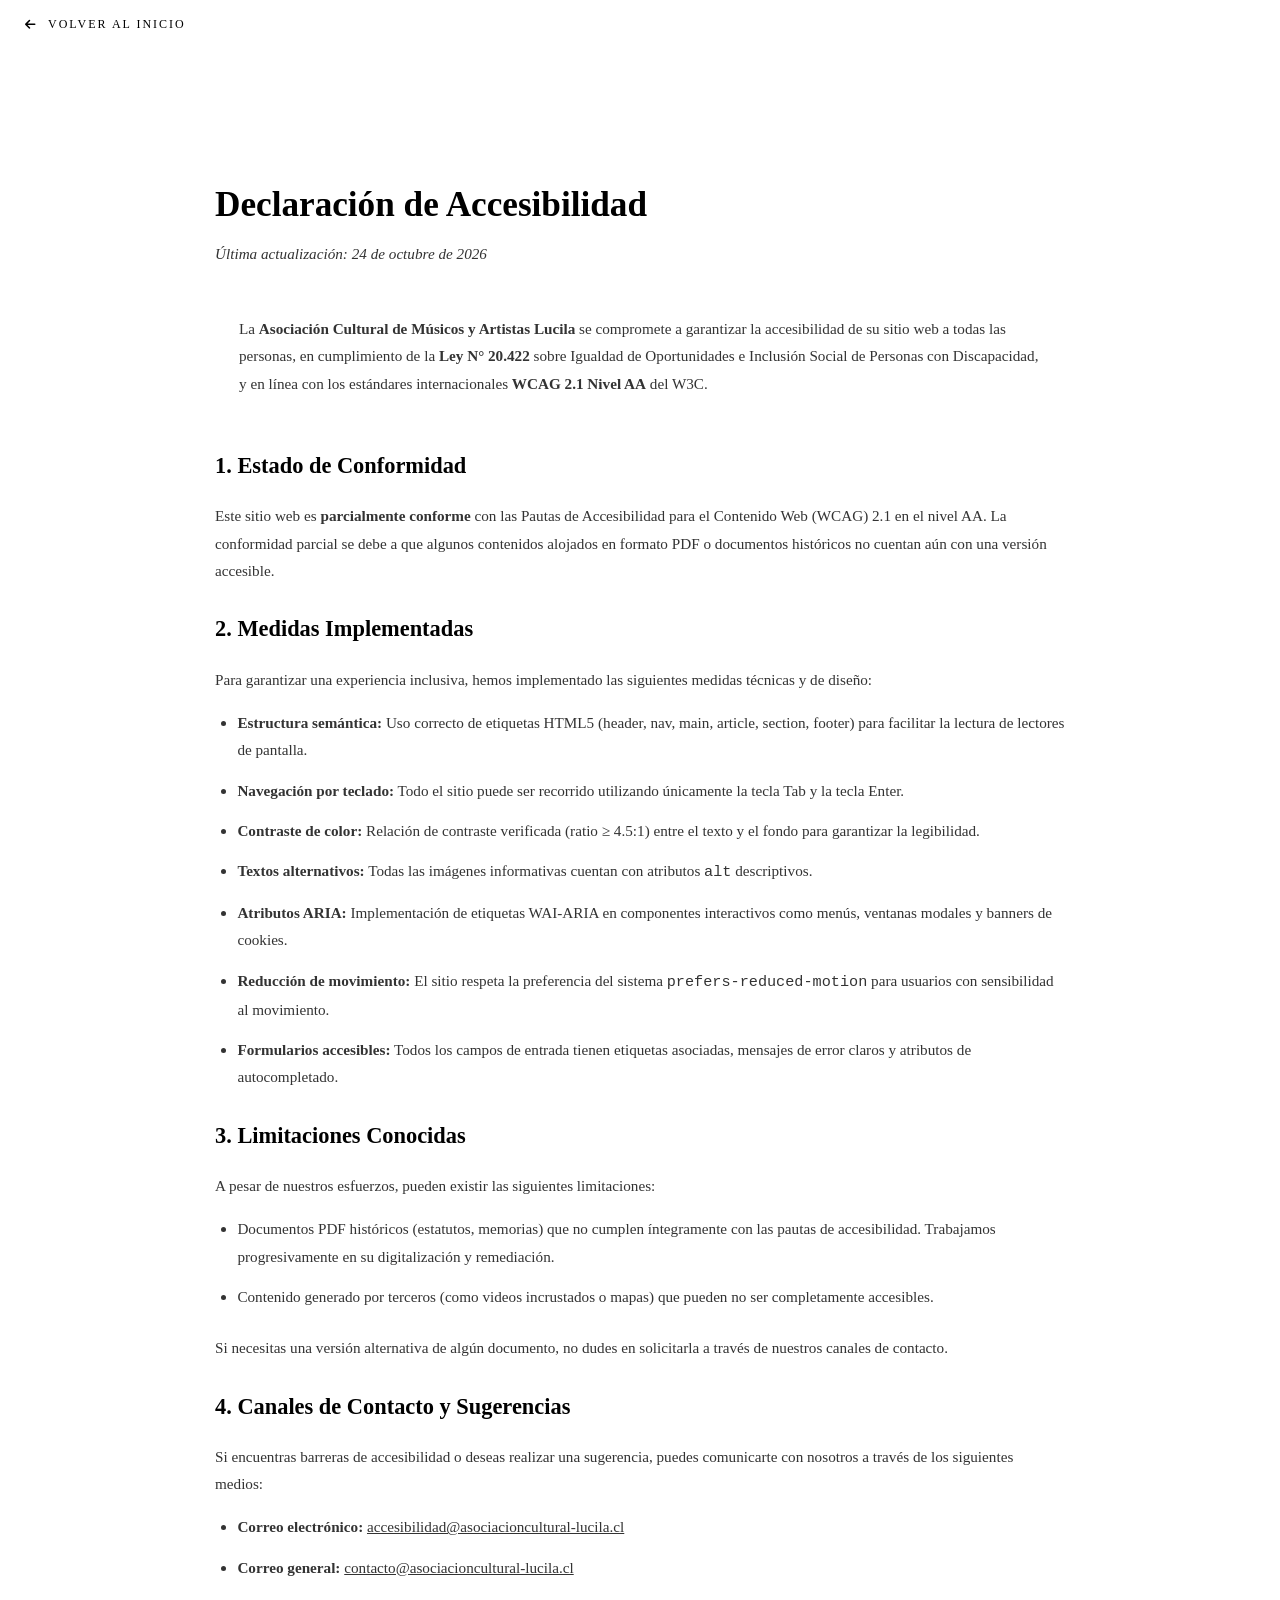
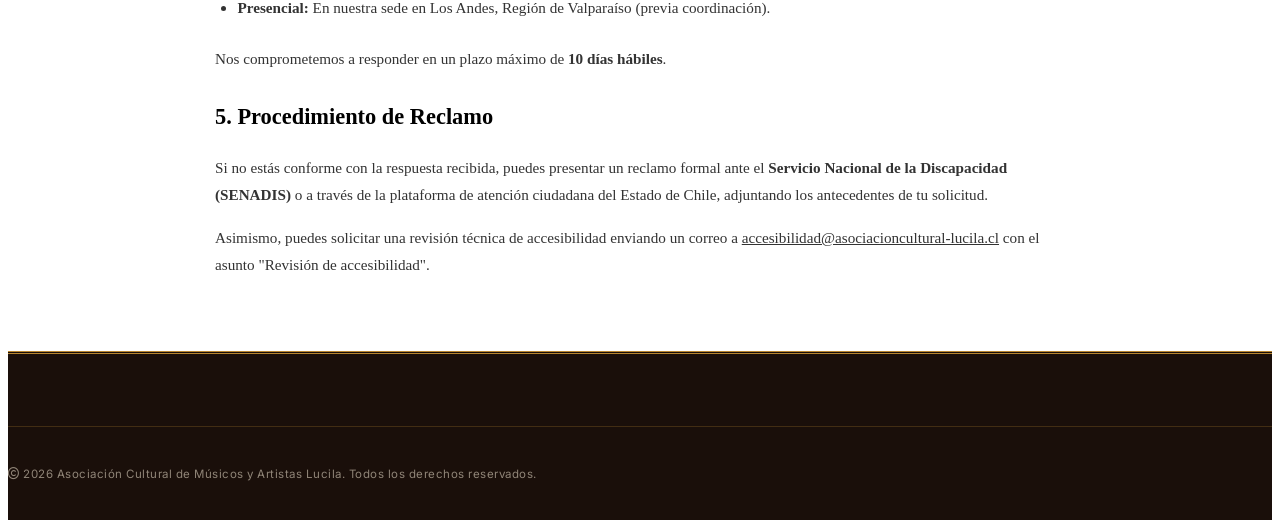
==== pages/accesibilidad.html @ e952095d "Fix: actualizaciones generales del sitio Lucila" ====
<!DOCTYPE html>
<html lang="es-CL">
<head>
  <meta charset="UTF-8" />
  <meta name="viewport" content="width=device-width, initial-scale=1.0" />
  <title>Declaración de Accesibilidad · Asociación Cultural de Músicos y Artístas Lucila</title>
  <meta name="description" content="Declaración de accesibilidad digital de la Asociación Cultural de Músicos y Artistas Lucila, conforme a los estándares WCAG 2.1 nivel AA." />
  <link rel="canonical" href="https://asociacioncultural-lucila.cl/pages/accesibilidad.html" />
  <link rel="icon" type="image/svg+xml" href="../assets/img/favicon.svg" />
  <link rel="stylesheet" href="https://fonts.googleapis.com/css2?family=Inter:wght@400;500;600;700&display=swap" />
  <link rel="stylesheet" href="https://cdnjs.cloudflare.com/ajax/libs/font-awesome/6.5.0/css/all.min.css" crossorigin="anonymous" referrerpolicy="no-referrer" />
  <link rel="stylesheet" href="../assets/css/main.css" />
  <link rel="stylesheet" href="../assets/css/components.css" />
  <link rel="stylesheet" href="../assets/css/responsive.css" />
  <style>
    .legal-page { padding: 120px 0 60px; }
    .legal-page h1 { font-size: 2.2rem; margin-bottom: 0.6rem; color: var(--ink); }
    .legal-page h2 { font-size: 1.4rem; margin: 2rem 0 0.8rem; color: var(--red); border-bottom: 1px solid var(--border); padding-bottom: 0.5rem; }
    .legal-page p, .legal-page li { font-size: 0.95rem; line-height: 1.8; color: #333; margin-bottom: 0.8rem; }
    .legal-page ul { list-style: disc; padding-left: 1.4rem; margin-bottom: 1.5rem; }
    .legal-page a { color: var(--red); text-decoration: underline; font-weight: 500; }
    .legal-meta { font-size: 0.85rem; color: #666; margin-bottom: 2rem; font-style: italic; }
    .legal-highlight { background: var(--paper); padding: 1.5rem; border-left: 4px solid var(--red); margin: 1.5rem 0; border-radius: 4px; }
    
    /* Estilos para el botón de volver (Extraídos del diseño de tu imagen) */
    .btn-back-custom {
      font-family: var(--font-sans);
      font-size: 0.75rem;
      text-transform: uppercase;
      letter-spacing: 2px;
      color: var(--red);
      text-decoration: none;
      display: flex;
      align-items: center;
      gap: 10px;
      transition: all 0.3s ease;
      padding: 8px 16px;
      border: 1px solid transparent;
      border-radius: 4px;
    }
    .btn-back-custom:hover {
      background-color: var(--red);
      color: var(--paper);
      gap: 15px;
    }
    
    /* Ajuste para que el logo quede a la derecha si es necesario */
    .navbar__inner {
      display: flex;
      justify-content: space-between;
      align-items: center;
    }
  </style>
</head>
<body>
  <!-- NAVBAR (Con botón de volver a la izquierda) -->
  <header class="navbar" id="navbar">
    <div class="navbar__inner container">
      
      <!-- Botón de volver al inicio (A la izquierda) -->
      <a href="../index.html" class="btn-back-custom"><i class="fas fa-arrow-left"></i> Volver al inicio</a>
      
      <!-- Logo (A la derecha) -->
      <a href="../index.html" class="navbar__logo" aria-label="Asociación Cultural de Músicos y Artistas Lucila — Inicio">
        <img
          src="../assets/img/logo-lucila-r.svg"
          alt="Asociación Cultural de Músicos y Artistas Lucila"
          onerror="this.style.display='none'; this.nextElementSibling.style.display='flex';"
        />
      </a>
      
    </div>
  </header>

  <main class="legal-page">
    <div class="container" style="max-width: 850px; margin: 0 auto;">
      
      <h1>Declaración de Accesibilidad</h1>
      <p class="legal-meta">Última actualización: 24 de octubre de 2026</p>

      <div class="legal-highlight">
        <p style="margin: 0;">La <strong>Asociación Cultural de Músicos y Artistas Lucila</strong> se compromete a garantizar la accesibilidad de su sitio web a todas las personas, en cumplimiento de la <strong>Ley N° 20.422</strong> sobre Igualdad de Oportunidades e Inclusión Social de Personas con Discapacidad, y en línea con los estándares internacionales <strong>WCAG 2.1 Nivel AA</strong> del W3C.</p>
      </div>

      <h2>1. Estado de Conformidad</h2>
      <p>Este sitio web es <strong>parcialmente conforme</strong> con las Pautas de Accesibilidad para el Contenido Web (WCAG) 2.1 en el nivel AA. La conformidad parcial se debe a que algunos contenidos alojados en formato PDF o documentos históricos no cuentan aún con una versión accesible.</p>

      <h2>2. Medidas Implementadas</h2>
      <p>Para garantizar una experiencia inclusiva, hemos implementado las siguientes medidas técnicas y de diseño:</p>
      <ul>
        <li><strong>Estructura semántica:</strong> Uso correcto de etiquetas HTML5 (header, nav, main, article, section, footer) para facilitar la lectura de lectores de pantalla.</li>
        <li><strong>Navegación por teclado:</strong> Todo el sitio puede ser recorrido utilizando únicamente la tecla Tab y la tecla Enter.</li>
        <li><strong>Contraste de color:</strong> Relación de contraste verificada (ratio ≥ 4.5:1) entre el texto y el fondo para garantizar la legibilidad.</li>
        <li><strong>Textos alternativos:</strong> Todas las imágenes informativas cuentan con atributos <code>alt</code> descriptivos.</li>
        <li><strong>Atributos ARIA:</strong> Implementación de etiquetas WAI-ARIA en componentes interactivos como menús, ventanas modales y banners de cookies.</li>
        <li><strong>Reducción de movimiento:</strong> El sitio respeta la preferencia del sistema <code>prefers-reduced-motion</code> para usuarios con sensibilidad al movimiento.</li>
        <li><strong>Formularios accesibles:</strong> Todos los campos de entrada tienen etiquetas asociadas, mensajes de error claros y atributos de autocompletado.</li>
      </ul>

      <h2>3. Limitaciones Conocidas</h2>
      <p>A pesar de nuestros esfuerzos, pueden existir las siguientes limitaciones:</p>
      <ul>
        <li>Documentos PDF históricos (estatutos, memorias) que no cumplen íntegramente con las pautas de accesibilidad. Trabajamos progresivamente en su digitalización y remediación.</li>
        <li>Contenido generado por terceros (como videos incrustados o mapas) que pueden no ser completamente accesibles.</li>
      </ul>
      <p>Si necesitas una versión alternativa de algún documento, no dudes en solicitarla a través de nuestros canales de contacto.</p>

      <h2>4. Canales de Contacto y Sugerencias</h2>
      <p>Si encuentras barreras de accesibilidad o deseas realizar una sugerencia, puedes comunicarte con nosotros a través de los siguientes medios:</p>
      <ul>
        <li><strong>Correo electrónico:</strong> <a href="mailto:accesibilidad@asociacioncultural-lucila.cl">accesibilidad@asociacioncultural-lucila.cl</a></li>
        <li><strong>Correo general:</strong> <a href="mailto:contacto@asociacioncultural-lucila.cl">contacto@asociacioncultural-lucila.cl</a></li>
        <li><strong>Presencial:</strong> En nuestra sede en Los Andes, Región de Valparaíso (previa coordinación).</li>
      </ul>
      <p>Nos comprometemos a responder en un plazo máximo de <strong>10 días hábiles</strong>.</p>

      <h2>5. Procedimiento de Reclamo</h2>
      <p>Si no estás conforme con la respuesta recibida, puedes presentar un reclamo formal ante el <strong>Servicio Nacional de la Discapacidad (SENADIS)</strong> o a través de la plataforma de atención ciudadana del Estado de Chile, adjuntando los antecedentes de tu solicitud.</p>
      <p>Asimismo, puedes solicitar una revisión técnica de accesibilidad enviando un correo a <a href="mailto:accesibilidad@asociacioncultural-lucila.cl">accesibilidad@asociacioncultural-lucila.cl</a> con el asunto "Revisión de accesibilidad".</p>

    </div>
  </main>

  <footer class="footer">
    <div class="container">
      <div class="footer-bottom">
        <p><i class="far fa-copyright"></i> 2026 Asociación Cultural de Músicos y Artistas Lucila. Todos los derechos reservados.</p>
      </div>
    </div>
  </footer>
  
  <script src="../assets/js/cookies.js" defer></script>
  <script src="../assets/js/main.js" defer></script>
</body>
</html>
---- assets/css/components.css ----
/* ==========================================================================
   COMPONENTES — Corporación Cultural Lucila
   v4.0 · Modal centrado con transform (funciona PC + móvil)
   ========================================================================== */

/* ============================ PROYECTOS ============================ */
.projects-grid {
  display: grid;
  grid-template-columns: repeat(3, 1fr);
  gap: 28px;
}

.project-card {
  background: var(--papel-claro, #F7EFDD);
  border: 1px solid var(--sepia-linea, #B9A181);
  padding: 48px 28px 32px;
  position: relative;
  transition: var(--trans, 0.3s ease);
  box-shadow: var(--sombra-papel, 0 2px 6px rgba(43,30,20,0.08));
  display: flex;
  flex-direction: column;
  overflow: hidden;
  min-height: 100%;
}

.project-card:hover {
  transform: translateY(-4px);
  box-shadow: var(--sombra-card, 0 4px 16px rgba(43,30,20,0.1));
  border-color: var(--rojo-oxido, #7A2E1E);
}

.project-card__ribbon {
  position: absolute;
  top: 20px;
  left: 28px;
  font-family: var(--serif-display, 'Playfair Display', serif);
  font-size: 0.75rem;
  font-weight: 700;
  color: var(--mostaza, #B8862F);
  letter-spacing: 1px;
  line-height: 1;
}

.project-card__ribbon::before { content: "—"; margin-right: 8px; opacity: 0.6; }
.project-card__ribbon::after  { content: "—"; margin-left: 8px;  opacity: 0.6; }

.project-card__body {
  display: flex;
  flex-direction: column;
  gap: 12px;
  flex: 1;
}

.project-badge {
  align-self: flex-start;
  font-family: var(--sans, 'Inter', sans-serif);
  font-size: 0.58rem;
  font-weight: 600;
  text-transform: uppercase;
  letter-spacing: 2px;
  color: var(--rojo-oxido, #7A2E1E);
  padding: 4px 10px;
  border: 1px solid var(--rojo-oxido, #7A2E1E);
  background: rgba(122, 46, 30, 0.05);
}

.project-card h3 {
  font-family: var(--serif-display, 'Playfair Display', serif);
  font-size: 1.35rem;
  font-weight: 700;
  color: var(--tinta, #2B1E14);
  margin: 0;
  line-height: 1.2;
}

.project-card p {
  font-family: var(--serif-body, 'Cormorant Garamond', serif);
  font-size: 0.95rem;
  color: var(--tinta-suave, #5A4632);
  line-height: 1.55;
  flex: 1;
  margin: 0;
}

.project-card .link-arrow {
  align-self: flex-start;
  margin-top: 12px;
  display: inline-flex;
  align-items: center;
  gap: 6px;
  font-family: var(--sans, 'Inter', sans-serif);
  font-size: 0.68rem;
  font-weight: 600;
  letter-spacing: 2px;
  text-transform: uppercase;
  color: var(--rojo-oxido, #7A2E1E);
  transition: var(--trans);
  border-bottom: 1px solid transparent;
  padding-bottom: 2px;
}

.project-card .link-arrow i { font-size: 0.6rem; transition: var(--trans); }
.project-card .link-arrow:hover { border-bottom-color: var(--rojo-oxido, #7A2E1E); }
.project-card .link-arrow:hover i { transform: translateX(4px); }

/* ============================ EVENTOS ============================ */
.events-grid {
  display: grid;
  grid-template-columns: repeat(3, 1fr);
  gap: 24px;
}

.event-card {
  overflow: hidden;
  border: 1px solid rgba(122, 46, 30, 0.12);
  background: var(--papel-claro, #F7EFDD);
  min-height: 200px;
  box-shadow: var(--sombra-papel, 0 2px 6px rgba(43,30,20,0.08));
  transition: var(--trans, 0.3s ease);
  position: relative;
}

.event-card:hover {
  box-shadow: var(--sombra-card, 0 4px 16px rgba(43,30,20,0.1));
  border-color: var(--rojo-oxido, #7A2E1E);
}

.event-card img {
  width: 100%;
  height: 100%;
  object-fit: cover;
  transition: var(--trans);
  filter: grayscale(0.1);
}

.event-card:hover img {
  filter: grayscale(0);
  transform: scale(1.02);
}

.event-card__caption {
  position: absolute;
  bottom: 0; left: 0; right: 0;
  padding: 14px 16px;
  background: linear-gradient(to top, rgba(43, 30, 20, 0.85), transparent);
  display: flex;
  justify-content: space-between;
  align-items: center;
  color: var(--papel-claro, #F7EFDD);
  font-family: var(--sans, 'Inter', sans-serif);
  font-size: 0.68rem;
  letter-spacing: 1.5px;
  text-transform: uppercase;
}

.event-card__date { color: var(--mostaza, #B8862F); font-weight: 700; }
.event-card__title { font-weight: 500; }

/* ============================ ICON GRID ============================ */
.icon-grid {
  display: grid;
  grid-template-columns: repeat(4, 1fr);
  gap: 20px;
}

.icon-card {
  background: var(--papel-claro, #F7EFDD);
  border: 1px solid var(--sepia-linea, #B9A181);
  padding: 28px 20px;
  text-align: center;
  transition: var(--trans);
  box-shadow: var(--sombra-papel);
  display: flex;
  flex-direction: column;
  align-items: center;
}

.icon-card:hover {
  border-color: var(--rojo-oxido, #7A2E1E);
  transform: translateY(-4px);
  box-shadow: var(--sombra-card);
}

.icon-card__circle {
  width: 60px;
  height: 60px;
  border-radius: 50%;
  background: rgba(122, 46, 30, 0.06);
  display: flex;
  align-items: center;
  justify-content: center;
  margin-bottom: 12px;
}

.icon-card__circle i {
  font-size: 1.6rem;
  color: var(--rojo-oxido, #7A2E1E);
  opacity: 0.75;
}

.icon-card__badge {
  font-size: 0.55rem;
  font-weight: 600;
  text-transform: uppercase;
  letter-spacing: 0.6px;
  background: rgba(122, 46, 30, 0.08);
  color: var(--rojo-oxido, #7A2E1E);
  padding: 2px 10px;
  margin-bottom: 8px;
  display: inline-block;
}

.icon-card h3 {
  font-size: 1.05rem;
  margin-bottom: 4px;
  font-weight: 600;
}

.icon-card p {
  font-size: 0.78rem;
  margin-bottom: 12px;
  line-height: 1.4;
}

.icon-card__link {
  font-weight: 600;
  color: var(--rojo-oxido, #7A2E1E);
  font-size: 0.72rem;
  display: inline-flex;
  align-items: center;
  gap: 4px;
  transition: var(--trans);
}

.icon-card__link i { font-size: 0.6rem; transition: var(--trans); }
.icon-card__link:hover { color: var(--rojo-fuego, #A8352A); }
.icon-card__link:hover i { transform: translateX(3px); }

/* ============================ UPLOAD ============================ */
.upload-section {
  background: var(--papel-claro, #F7EFDD);
  border: 1px solid var(--sepia-linea, #B9A181);
  padding: 36px 32px;
  text-align: center;
  margin-top: 56px;
  box-shadow: var(--sombra-papel);
}

.upload-section h3 {
  font-weight: 600;
  font-size: 1.1rem;
  font-family: var(--serif-display, 'Playfair Display', serif);
  font-style: italic;
  color: var(--rojo-oxido, #7A2E1E);
  margin-bottom: 8px;
}

.upload-section h3 i { margin-right: 8px; opacity: 0.75; }
.upload-section p { margin: 6px 0 16px; font-size: 0.85rem; }

.upload-form {
  display: flex;
  justify-content: center;
  gap: 12px;
  flex-wrap: wrap;
}

.upload-form input[type="file"] {
  padding: 10px 14px;
  border: 1px solid var(--sepia-linea, #B9A181);
  background: var(--papel, #F0E6D2);
  font-family: inherit;
  font-size: 0.82rem;
  color: var(--tinta, #2B1E14);
  max-width: 100%;
}

/* ============================ ARTISTAS ============================ */
.artists-grid {
  display: grid;
  grid-template-columns: repeat(3, 1fr);
  gap: 28px;
}

.artist-card {
  background: var(--papel-claro, #F7EFDD);
  border: 1px solid var(--sepia-linea, #B9A181);
  padding: 48px 24px 32px;
  position: relative;
  text-align: center;
  transition: var(--trans);
  box-shadow: var(--sombra-papel);
  display: flex;
  flex-direction: column;
  align-items: center;
  min-height: 100%;
}

.artist-card:hover {
  transform: translateY(-4px);
  box-shadow: var(--sombra-card);
  border-color: var(--rojo-oxido, #7A2E1E);
}

.artist-card__frame,
.artist-card .artist-icon {
  width: 88px;
  height: 88px;
  border-radius: 50%;
  margin: 0 auto 16px;
  border: 1px solid var(--rojo-oxido, #7A2E1E);
  display: flex;
  align-items: center;
  justify-content: center;
  background: var(--papel, #F0E6D2);
  overflow: hidden;
  flex-shrink: 0;
}

.artist-card__frame i,
.artist-card .artist-icon i {
  font-size: 2rem;
  color: var(--rojo-oxido, #7A2E1E);
  opacity: 0.55;
}

.artist-avatar {
  width: 100%;
  height: 100%;
  border-radius: 50%;
  object-fit: cover;
}

.artist-card h3 {
  font-family: var(--serif-display, 'Playfair Display', serif);
  font-weight: 700;
  font-size: 1.2rem;
  margin-bottom: 4px;
  color: var(--tinta, #2B1E14);
}

.artist-card p {
  font-family: var(--serif-body, 'Cormorant Garamond', serif);
  font-size: 0.9rem;
  font-style: italic;
  color: var(--tinta-suave, #5A4632);
  margin-bottom: 16px;
  flex: 1;
}

.artist-card .link-arrow {
  display: inline-flex;
  align-items: center;
  gap: 6px;
  font-family: var(--sans, 'Inter', sans-serif);
  font-size: 0.68rem;
  font-weight: 600;
  letter-spacing: 2px;
  text-transform: uppercase;
  color: var(--rojo-oxido, #7A2E1E);
  transition: var(--trans);
  border-bottom: 1px solid transparent;
  padding-bottom: 2px;
  margin-top: auto;
}

.artist-card .link-arrow i { font-size: 0.6rem; transition: var(--trans); }
.artist-card .link-arrow:hover { border-bottom-color: var(--rojo-oxido, #7A2E1E); }
.artist-card .link-arrow:hover i { transform: translateX(4px); }

.artist-card--open {
  border-style: dashed;
  background: transparent;
}

.social-links {
  display: flex;
  justify-content: center;
  gap: 8px;
  margin-top: auto;
}

.social-links a {
  width: 34px;
  height: 34px;
  display: flex;
  align-items: center;
  justify-content: center;
  color: var(--tinta, #2B1E14);
  font-size: 0.85rem;
  border: 1px solid var(--sepia-linea, #B9A181);
  transition: var(--trans);
}

.social-links a:hover {
  background: var(--rojo-oxido, #7A2E1E);
  color: var(--papel-claro, #F7EFDD);
  border-color: var(--rojo-oxido, #7A2E1E);
}

/* ============================ DIRECTORIO ============================ */
.board-grid {
  display: grid;
  grid-template-columns: repeat(4, 1fr);
  gap: 24px;
}

.board-card {
  background: var(--papel-claro, #F7EFDD);
  border: 1px solid var(--sepia-linea, #B9A181);
  padding: 36px 20px 28px;
  text-align: center;
  transition: var(--trans);
  box-shadow: var(--sombra-papel);
  position: relative;
}

.board-card:hover {
  border-color: var(--rojo-oxido, #7A2E1E);
  transform: translateY(-3px);
  box-shadow: var(--sombra-card);
}

.board-card__num {
  position: absolute;
  top: -14px;
  left: 50%;
  transform: translateX(-50%);
  background: var(--papel, #F0E6D2);
  color: var(--mostaza, #B8862F);
  font-family: var(--serif-display, 'Playfair Display', serif);
  font-style: italic;
  font-weight: 700;
  font-size: 1.05rem;
  padding: 0 12px;
  letter-spacing: 2px;
  line-height: 1.4;
}

.board-card h3 {
  font-family: var(--serif-display, 'Playfair Display', serif);
  font-weight: 700;
  font-size: 1.15rem;
  margin-bottom: 6px;
}

.board-card__role {
  display: block;
  font-size: 0.68rem;
  color: var(--rojo-oxido, #7A2E1E);
  font-weight: 600;
  text-transform: uppercase;
  letter-spacing: 1.5px;
  margin-bottom: 12px;
}

.board-card p {
  font-size: 0.82rem;
  font-style: italic;
  color: var(--tinta-suave, #5A4632);
  line-height: 1.55;
}

/* ============================ CONTACTO ============================ */
.contact-grid {
  display: grid;
  grid-template-columns: 1fr 1fr;
  gap: 48px;
}

.contact-info h2 {
  font-size: 2rem;
  margin-bottom: 0.8rem;
}

.contact-info > p {
  font-family: var(--serif-body, 'Cormorant Garamond', serif);
  font-size: 1.05rem;
  font-style: italic;
  color: rgba(240, 230, 210, 0.85);
  margin-bottom: 1.8rem;
}

.contact-details { display: grid; gap: 20px; }

.contact-details li {
  display: flex;
  gap: 14px;
  align-items: flex-start;
}

.contact-details li > i {
  width: 22px;
  text-align: center;
  color: var(--mostaza, #B8862F);
  font-size: 0.95rem;
  margin-top: 2px;
  flex-shrink: 0;
}

.contact-details strong {
  display: block;
  font-family: var(--sans, 'Inter', sans-serif);
  font-size: 0.68rem;
  font-weight: 600;
  letter-spacing: 2px;
  text-transform: uppercase;
  color: var(--mostaza, #B8862F);
  margin-bottom: 4px;
}

.contact-details span {
  color: var(--papel-claro, #F7EFDD);
  font-size: 0.95rem;
  display: block;
  line-height: 1.55;
}

.contact-legal {
  margin-top: 8px;
  font-size: 0.82rem !important;
  color: rgba(240, 230, 210, 0.7) !important;
  font-style: italic;
  line-height: 1.55;
}

/* ============================ FORMULARIO ============================ */
.form-container {
  background: var(--papel-claro, #F7EFDD);
  border: 1px solid var(--sepia-linea, #B9A181);
  padding: 36px 32px;
  box-shadow: var(--sombra-card);
  position: relative;
}

.form-group { margin-bottom: 18px; }

.form-group label {
  display: block;
  font-family: var(--sans, 'Inter', sans-serif);
  font-size: 0.66rem;
  font-weight: 600;
  letter-spacing: 2px;
  text-transform: uppercase;
  color: var(--tinta, #2B1E14);
  margin-bottom: 6px;
}

.form-group input,
.form-group textarea,
.form-group select {
  width: 100%;
  padding: 11px 14px;
  border: 1px solid var(--sepia-linea, #B9A181);
  background: var(--papel, #F0E6D2);
  color: var(--tinta, #2B1E14);
  font-family: var(--serif-body, 'Cormorant Garamond', serif);
  font-size: 1.05rem;
  transition: var(--trans);
}

.form-group input:focus,
.form-group textarea:focus,
.form-group select:focus {
  outline: none;
  border-color: var(--rojo-oxido, #7A2E1E);
  background: var(--papel-claro, #F7EFDD);
  box-shadow: 0 0 0 3px rgba(122, 46, 30, 0.1);
}

.form-group--checkbox {
  display: flex;
  gap: 10px;
  align-items: flex-start;
  font-family: var(--sans, 'Inter', sans-serif);
  font-size: 0.8rem;
}

.form-group--checkbox input { width: auto; margin-top: 4px; flex-shrink: 0; }

.form-group--checkbox label {
  text-transform: none;
  letter-spacing: 0;
  font-size: 0.8rem;
  font-weight: 400;
  color: var(--tinta-suave, #5A4632);
  margin: 0;
  line-height: 1.5;
}

.form-group--checkbox a {
  color: var(--rojo-oxido, #7A2E1E);
  text-decoration: underline;
  text-underline-offset: 2px;
}

.honeypot {
  position: absolute;
  left: -9999px;
  width: 1px;
  height: 1px;
  overflow: hidden;
}

.form-feedback {
  margin-top: 14px;
  font-family: var(--sans, 'Inter', sans-serif);
  font-size: 0.8rem;
  font-weight: 500;
  min-height: 1.2em;
  text-align: center;
}

.form-feedback.success { color: var(--verde-botella, #3B4A38); }
.form-feedback.error   { color: var(--rojo-fuego, #A8352A); }

/* ============================ FOOTER ============================ */
.footer {
  background: #1A0F0A;
  color: rgba(240, 230, 210, 0.85);
  padding: 72px 0 28px;
  border-top: 3px double var(--mostaza, #B8862F);
  position: relative;
}

.footer-grid {
  display: grid;
  grid-template-columns: 1.6fr 1fr 1fr 1.2fr;
  gap: 48px;
  margin-bottom: 48px;
}

.footer-col h4 {
  color: var(--papel-claro, #F7EFDD);
  font-family: var(--sans, 'Inter', sans-serif);
  font-size: 0.72rem;
  font-weight: 700;
  letter-spacing: 3px;
  text-transform: uppercase;
  margin-bottom: 20px;
  padding-bottom: 10px;
  border-bottom: 1px solid rgba(184, 134, 47, 0.35);
}

.footer__brand {
  font-family: var(--serif-display, 'Playfair Display', serif);
  font-size: 2rem;
  font-weight: 900;
  line-height: 1.05;
  color: var(--papel-claro, #F7EFDD);
  margin-bottom: 22px;
  text-transform: none;
  border-bottom: none;
  padding-bottom: 0;
  letter-spacing: -0.01em;
}

.footer__brand em {
  font-style: italic;
  font-weight: 400;
  color: rgba(240, 230, 210, 0.85);
  font-size: 0.85em;
  display: block;
}

.footer__brand span {
  color: var(--mostaza, #B8862F);
  font-style: italic;
  font-weight: 400;
  display: block;
}

.footer-col p {
  font-family: var(--serif-body, 'Cormorant Garamond', serif);
  font-size: 1rem;
  line-height: 1.65;
  margin-bottom: 16px;
  color: rgba(240, 230, 210, 0.75);
}

.footer-col ul { display: grid; gap: 10px; list-style: none; }

.footer-col ul li a {
  font-family: var(--serif-body, 'Cormorant Garamond', serif);
  font-size: 1rem;
  color: rgba(240, 230, 210, 0.75);
  transition: var(--trans);
  display: inline-block;
}

.footer-col ul li a:hover {
  color: var(--mostaza, #B8862F);
  padding-left: 4px;
}

.footer__address {
  font-style: italic;
  color: rgba(240, 230, 210, 0.75);
  line-height: 1.7;
  margin-bottom: 20px;
}

.footer__address i {
  color: var(--mostaza, #B8862F);
  margin-right: 8px;
  font-size: 0.85rem;
}

.footer-socials {
  display: flex;
  gap: 10px;
  margin-top: 12px;
  flex-wrap: wrap;
}

.footer-socials a {
  display: inline-flex;
  align-items: center;
  justify-content: center;
  width: 38px;
  height: 38px;
  border: 1px solid rgba(184, 134, 47, 0.35);
  color: var(--papel-claro, #F7EFDD);
  font-size: 0.9rem;
  transition: var(--trans);
  background: rgba(255, 255, 255, 0.02);
}

.footer-socials a:hover {
  background: var(--mostaza, #B8862F);
  color: #1A0F0A;
  border-color: var(--mostaza, #B8862F);
  transform: translateY(-2px);
}

.footer-cookie-btn {
  margin-top: 12px;
  color: rgba(240, 230, 210, 0.75);
  font-family: var(--sans, 'Inter', sans-serif);
  font-size: 0.72rem;
  font-weight: 500;
  letter-spacing: 1px;
  text-transform: uppercase;
  border-bottom: 1px dotted rgba(184, 134, 47, 0.6);
  padding-bottom: 3px;
  transition: var(--trans);
  display: inline-flex;
  align-items: center;
  gap: 8px;
  cursor: pointer;
  background: none;
}

.footer-cookie-btn i { color: var(--mostaza, #B8862F); }

.footer-cookie-btn:hover {
  color: var(--mostaza, #B8862F);
  border-bottom-color: var(--mostaza, #B8862F);
}

.footer-bottom {
  padding-top: 28px;
  border-top: 1px solid rgba(184, 134, 47, 0.25);
  display: flex;
  justify-content: space-between;
  align-items: center;
  font-family: var(--sans, 'Inter', sans-serif);
  font-size: 0.72rem;
  letter-spacing: 0.5px;
  color: rgba(240, 230, 210, 0.55);
  flex-wrap: wrap;
  gap: 12px;
}

/* ============================ BANNER COOKIES (base escritorio) ============================ */
.cookie-banner {
  position: fixed;
  bottom: 20px;
  left: 50%;
  transform: translateX(-50%);
  width: calc(100% - 40px);
  max-width: 1100px;
  background: var(--papel-claro, #F7EFDD);
  border: 1px solid var(--sepia-linea, #B9A181);
  border-left: 4px solid var(--rojo-oxido, #7A2E1E);
  box-shadow: 0 20px 50px rgba(0, 0, 0, 0.35);
  z-index: 99999;
  padding: 22px 24px;
  animation: slideUp 0.4s ease;
  color: var(--tinta, #2B1E14);
}

.cookie-banner[hidden] { display: none !important; }

@keyframes slideUp {
  from { transform: translateX(-50%) translateY(120%); opacity: 0; }
  to   { transform: translateX(-50%) translateY(0); opacity: 1; }
}

.cookie-banner__content {
  display: grid;
  grid-template-columns: auto 1fr auto;
  gap: 20px;
  align-items: center;
}

.cookie-banner__icon i {
  font-size: 2rem;
  color: var(--rojo-oxido, #7A2E1E);
}

.cookie-banner__text h3 {
  font-family: var(--serif-display, 'Playfair Display', serif);
  font-size: 1.15rem;
  font-style: italic;
  color: var(--rojo-oxido, #7A2E1E);
  margin-bottom: 4px;
}

.cookie-banner__text p {
  font-family: var(--serif-body, 'Cormorant Garamond', serif);
  font-size: 1rem;
  line-height: 1.5;
  color: var(--tinta-suave, #5A4632);
}

.cookie-banner__text a {
  color: var(--rojo-oxido, #7A2E1E);
  text-decoration: underline;
  text-underline-offset: 2px;
}

.cookie-banner__actions {
  display: flex;
  gap: 8px;
  flex-wrap: wrap;
}

.cookie-banner__actions .btn {
  padding: 10px 18px;
  font-size: 0.68rem;
  white-space: nowrap;
}

/* ============================ MODAL COOKIES (base escritorio) ============================ */
/* ============================ MODAL COOKIES (base escritorio) ============================ */
/* ============================ MODAL COOKIES (base escritorio) ============================ */
.cookie-modal {
  position: fixed;
  top: 0;
  left: 0;
  right: 0;
  bottom: 0;
  margin: auto;
  padding: 0;
  border: 1px solid var(--sepia-linea, #B9A181);
  background: var(--papel-claro, #F7EFDD);
  box-shadow: 0 30px 80px rgba(0, 0, 0, 0.5);
  color: var(--tinta, #2B1E14);

  width: calc(100% - 40px);
  max-width: 580px;
  height: fit-content;
  max-height: 85vh;

  display: flex;
  flex-direction: column;
  overflow: hidden;

  z-index: 100000;
}

.cookie-modal[open] {
  display: flex;
}

/* Un <dialog> cerrado no debe mostrarse (display:flex de arriba lo dejaba visible) */
.cookie-modal:not([open]) { display: none; }

.cookie-modal::backdrop {
  background: rgba(26, 15, 10, 0.75);
  backdrop-filter: blur(4px);
  -webkit-backdrop-filter: blur(4px);
}

.cookie-modal__form {
  display: flex;
  flex-direction: column;
  max-height: 85vh;
  overflow: hidden;
}

.cookie-modal__header {
  display: flex;
  justify-content: space-between;
  align-items: center;
  padding: 22px 26px;
  border-bottom: 2px solid var(--sepia-linea, #B9A181);
  flex-shrink: 0;
}

.cookie-modal__header h3 {
  font-family: var(--serif-display, 'Playfair Display', serif);
  font-size: 1.35rem;
  font-style: italic;
  color: var(--rojo-oxido, #7A2E1E);
  margin: 0;
}

.cookie-modal__close {
  width: 40px;
  height: 40px;
  display: flex;
  align-items: center;
  justify-content: center;
  color: var(--tinta-suave, #5A4632);
  background: transparent;
  border: 1px solid transparent;
  border-radius: 50%;
  cursor: pointer;
  flex-shrink: 0;
  font-size: 1.1rem;
  transition: var(--trans, 0.3s ease);
  margin-left: 12px;
}

.cookie-modal__close:hover {
  background: rgba(122, 46, 30, 0.12);
  border-color: rgba(122, 46, 30, 0.25);
  color: var(--rojo-oxido, #7A2E1E);
}

.cookie-modal__close:hover {
  background: rgba(122, 46, 30, 0.1);
  color: var(--rojo-oxido, #7A2E1E);
}

.cookie-modal__body {
  padding: 22px 26px;
  overflow-y: auto;
  overflow-x: hidden;
  display: grid;
  gap: 14px;
  flex: 1 1 auto;
}

.cookie-option {
  display: flex;
  justify-content: space-between;
  align-items: center;
  gap: 16px;
  padding: 16px 18px;
  background: rgba(240, 230, 210, 0.6);
  border: 1px solid rgba(122, 46, 30, 0.12);
  min-width: 0;
}

.cookie-option > div {
  flex: 1 1 auto;
  min-width: 0;
}

.cookie-option strong {
  display: block;
  font-family: var(--serif-display, 'Playfair Display', serif);
  font-size: 1.05rem;
  margin-bottom: 3px;
  color: var(--tinta, #2B1E14);
}

.cookie-option p {
  font-family: var(--serif-body, 'Cormorant Garamond', serif);
  font-size: 0.95rem;
  line-height: 1.45;
  color: var(--tinta-suave, #5A4632);
  margin: 0;
}

.cookie-toggle {
  position: relative;
  display: inline-block;
  width: 46px;
  height: 26px;
  flex-shrink: 0;
}

.cookie-toggle input { opacity: 0; width: 0; height: 0; }

.cookie-toggle__slider {
  position: absolute;
  inset: 0;
  background: var(--sepia-linea, #B9A181);
  border-radius: 999px;
  transition: var(--trans, 0.3s ease);
  cursor: pointer;
}

.cookie-toggle__slider::before {
  content: "";
  position: absolute;
  width: 20px;
  height: 20px;
  left: 3px;
  top: 3px;
  background: var(--papel-claro, #F7EFDD);
  border-radius: 50%;
  transition: var(--trans, 0.3s ease);
  box-shadow: 0 1px 3px rgba(0, 0, 0, 0.3);
}

.cookie-toggle input:checked + .cookie-toggle__slider {
  background: var(--rojo-oxido, #7A2E1E);
}

.cookie-toggle input:checked + .cookie-toggle__slider::before {
  transform: translateX(20px);
}

.cookie-toggle input:focus-visible + .cookie-toggle__slider {
  box-shadow: 0 0 0 3px rgba(122, 46, 30, 0.35);
}

.cookie-toggle--always-on {
  font-family: var(--sans, 'Inter', sans-serif);
  font-size: 0.58rem;
  color: var(--rojo-oxido, #7A2E1E);
  font-weight: 700;
  text-transform: uppercase;
  letter-spacing: 0.8px;
  white-space: normal;
  flex-shrink: 0;
  padding: 5px 8px;
  border: 1px solid rgba(122, 46, 30, 0.35);
  background: rgba(122, 46, 30, 0.06);
  max-width: 80px;
  min-width: 80px;
  text-align: center;
  line-height: 1.2;
  word-break: break-word;
}

.cookie-modal__footer {
  padding: 18px 26px;
  border-top: 2px solid var(--sepia-linea, #B9A181);
  display: flex;
  gap: 10px;
  justify-content: flex-end;
  flex-wrap: wrap;
  flex-shrink: 0;
}
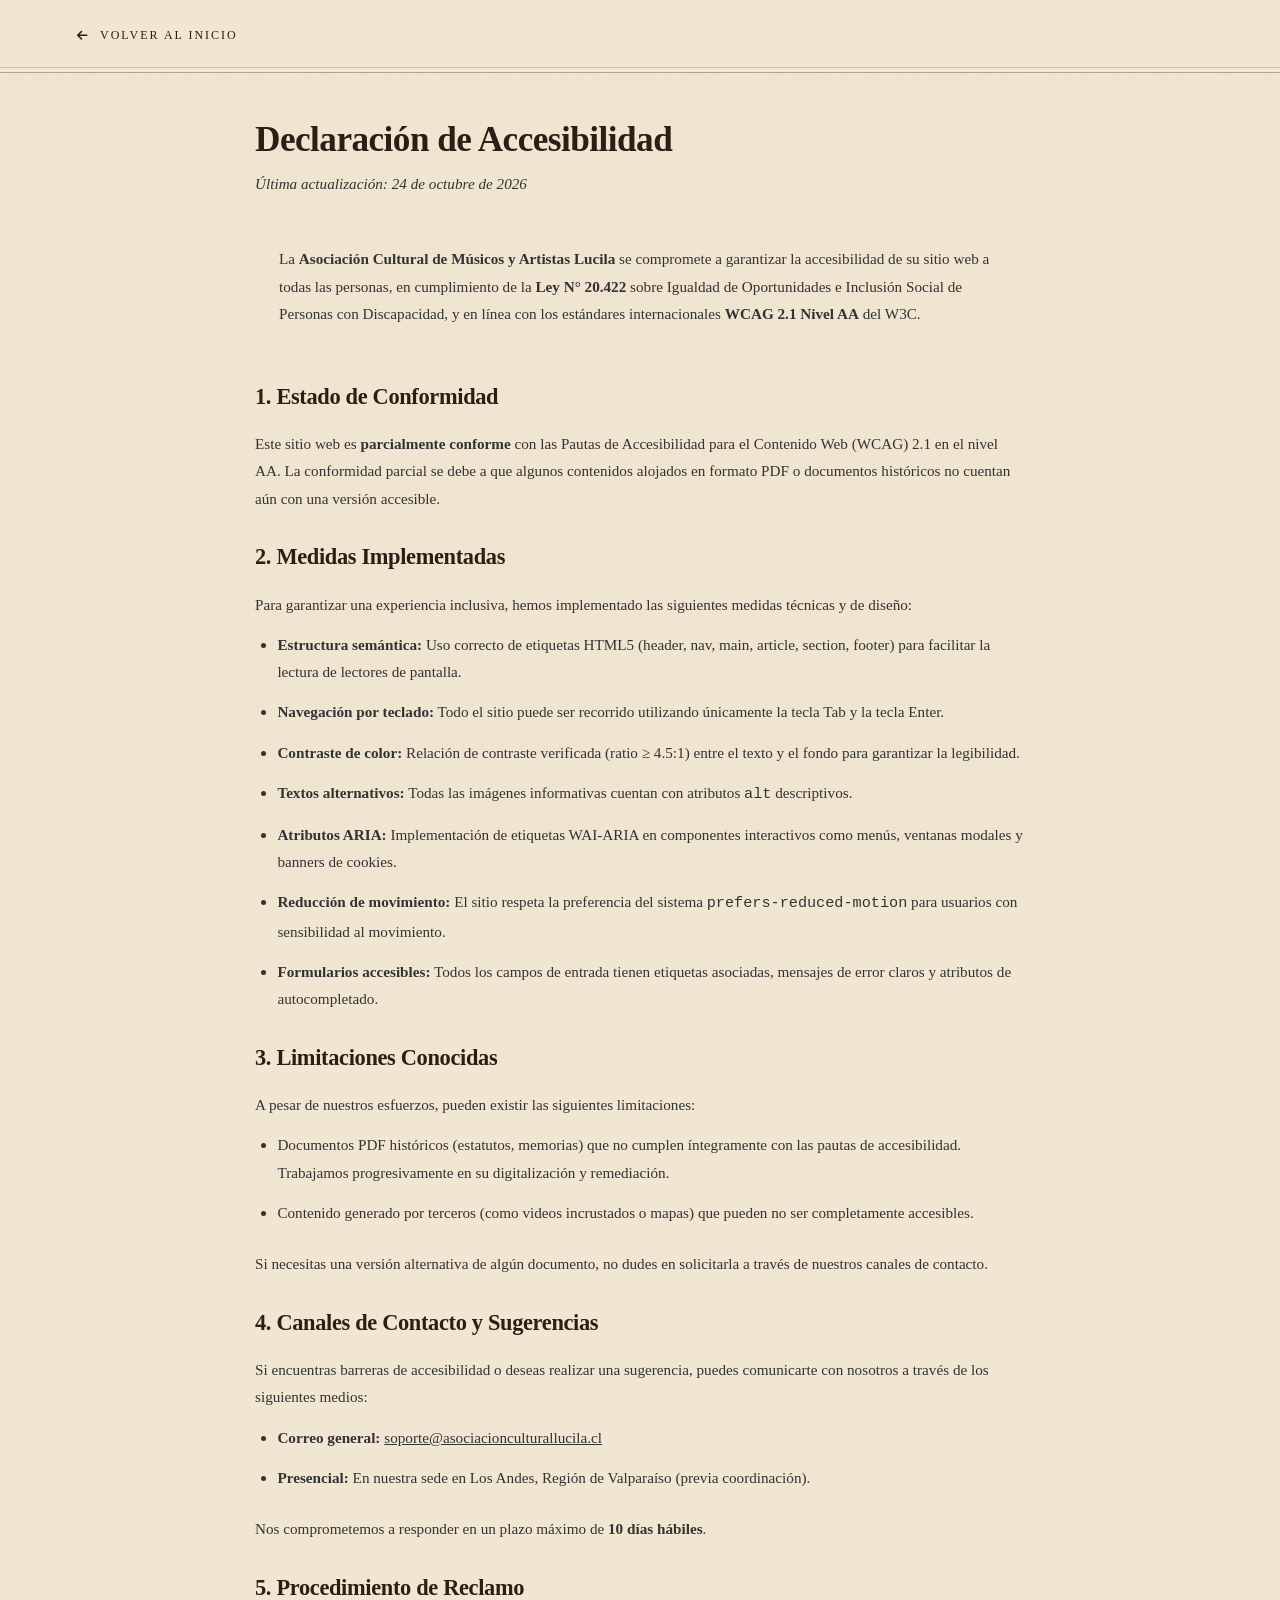
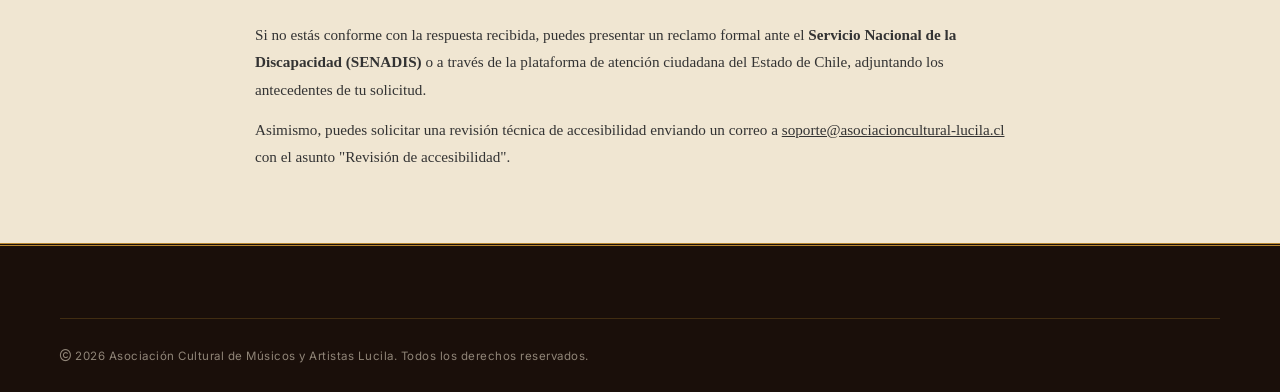
==== commit 8fce215c: "Fix: actualizaciones generales del sitio Lucila" ====
--- a/pages/accesibilidad.html
+++ b/pages/accesibilidad.html
@@ -108,15 +108,15 @@
       <h2>4. Canales de Contacto y Sugerencias</h2>
       <p>Si encuentras barreras de accesibilidad o deseas realizar una sugerencia, puedes comunicarte con nosotros a través de los siguientes medios:</p>
       <ul>
-        <li><strong>Correo electrónico:</strong> <a href="mailto:accesibilidad@asociacioncultural-lucila.cl">accesibilidad@asociacioncultural-lucila.cl</a></li>
-        <li><strong>Correo general:</strong> <a href="mailto:contacto@asociacioncultural-lucila.cl">contacto@asociacioncultural-lucila.cl</a></li>
+        
+        <li><strong>Correo general:</strong> <a href="mailto:soporte@asociacionculturallucila.cl">soporte@asociacionculturallucila.cl</a></li>
         <li><strong>Presencial:</strong> En nuestra sede en Los Andes, Región de Valparaíso (previa coordinación).</li>
       </ul>
       <p>Nos comprometemos a responder en un plazo máximo de <strong>10 días hábiles</strong>.</p>
 
       <h2>5. Procedimiento de Reclamo</h2>
       <p>Si no estás conforme con la respuesta recibida, puedes presentar un reclamo formal ante el <strong>Servicio Nacional de la Discapacidad (SENADIS)</strong> o a través de la plataforma de atención ciudadana del Estado de Chile, adjuntando los antecedentes de tu solicitud.</p>
-      <p>Asimismo, puedes solicitar una revisión técnica de accesibilidad enviando un correo a <a href="mailto:accesibilidad@asociacioncultural-lucila.cl">accesibilidad@asociacioncultural-lucila.cl</a> con el asunto "Revisión de accesibilidad".</p>
+      <p>Asimismo, puedes solicitar una revisión técnica de accesibilidad enviando un correo a <a href="mailto:soporte@asociacionculturallucila.cl">soporte@asociacioncultural-lucila.cl</a> con el asunto "Revisión de accesibilidad".</p>
 
     </div>
   </main>
--- a/assets/css/main.css
+++ b/assets/css/main.css
@@ -0,0 +1,660 @@
+/* ==========================================================================
+   CORPORACIÓN CULTURAL LUCILA — Base editorial 1945
+   v2.0 · Corregido: márgenes, ritmo vertical, escala tipográfica
+   ========================================================================== */
+
+*, *::before, *::after { margin: 0; padding: 0; box-sizing: border-box; }
+
+html {
+  scroll-behavior: smooth;
+  -webkit-text-size-adjust: 100%;
+  text-rendering: optimizeLegibility;
+  scroll-padding-top: 90px;
+}
+
+body {
+  font-family: 'Cormorant Garamond', 'Playfair Display', Georgia, serif;
+  font-size: clamp(17px, 1.05vw, 19px);
+  background-color: var(--papel);
+  color: var(--tinta);
+  line-height: 1.65;
+  -webkit-font-smoothing: antialiased;
+  -moz-osx-font-smoothing: grayscale;
+  min-height: 100vh;
+  position: relative;
+  overflow-x: hidden;
+}
+
+/* Textura sutil de papel prensa — capa por encima pero no bloqueante */
+body::before {
+  content: "";
+  position: fixed;
+  inset: 0;
+  pointer-events: none;
+  z-index: 1;
+  opacity: 0.35;
+  background-image: url("data:image/svg+xml,%3Csvg viewBox='0 0 200 200' xmlns='http://www.w3.org/2000/svg'%3E%3Cfilter id='n'%3E%3CfeTurbulence type='fractalNoise' baseFrequency='0.9' numOctaves='2' stitchTiles='stitch'/%3E%3CfeColorMatrix values='0 0 0 0 0.35 0 0 0 0 0.20 0 0 0 0 0.12 0 0 0 0.06 0'/%3E%3C/filter%3E%3Crect width='100%25' height='100%25' filter='url(%23n)'/%3E%3C/svg%3E");
+  mix-blend-mode: multiply;
+}
+
+@media (prefers-reduced-motion: reduce) {
+  *, *::before, *::after {
+    animation-duration: 0.01ms !important;
+    animation-iteration-count: 1 !important;
+    transition-duration: 0.01ms !important;
+    scroll-behavior: auto !important;
+  }
+}
+
+img, picture, video { max-width: 100%; display: block; height: auto; }
+a { text-decoration: none; color: inherit; }
+button { font-family: inherit; cursor: pointer; border: none; background: none; color: inherit; }
+ul, ol { list-style: none; }
+
+/* ============================ PALETA 1945 ============================ */
+:root {
+  --papel:        #F0E6D2;
+  --papel-claro:  #F7EFDD;
+  --tinta:        #2B1E14;
+  --tinta-suave:  #5A4632;
+  --rojo-oxido:   #e30613;
+  --rojo-fuego:   #A8352A;
+  --mostaza:      #B8862F;
+  --verde-botella:#3B4A38;
+  --azul-petroleo:#2E4A52;
+  --crema-borde:  #D9C7A8;
+  --sepia-linea:  #B9A181;
+  --dorado:       #9C7A2E;
+
+  --serif-display: 'Playfair Display', 'Times New Roman', serif;
+  --serif-body:    'Cormorant Garamond', Georgia, serif;
+  --serif-alt:     'DM Serif Display', Georgia, serif;
+  --sans:          'Inter', -apple-system, BlinkMacSystemFont, sans-serif;
+
+  --sombra-papel:  0 2px 6px rgba(43, 30, 20, 0.08), 0 1px 2px rgba(43, 30, 20, 0.06);
+  --sombra-card:   0 4px 16px rgba(43, 30, 20, 0.10), 0 1px 3px rgba(43, 30, 20, 0.08);
+  --sombra-hover:  0 12px 32px rgba(43, 30, 20, 0.18), 0 4px 8px rgba(43, 30, 20, 0.10);
+  --focus-ring:    0 0 0 3px rgba(168, 53, 42, 0.35);
+
+  --trans: 0.3s cubic-bezier(0.4, 0, 0.2, 1);
+
+  /* Espaciado fluido con clamp para evitar saltos */
+  --container-pad: clamp(20px, 4vw, 40px);
+  --section-pad-y:  clamp(64px, 9vw, 128px);
+  --section-pad-y-sm: clamp(48px, 6vw, 80px);
+  --block-gap:     clamp(24px, 3vw, 48px);
+
+  --container-max: 1240px;
+  --navbar-height: 76px;
+}
+
+/* ============================ ACCESIBILIDAD ============================ */
+.skip-link {
+  position: absolute;
+  top: -100px; left: 16px;
+  padding: 12px 20px;
+  background: var(--rojo-oxido);
+  color: var(--papel-claro);
+  font-family: var(--sans);
+  font-weight: 600;
+  font-size: 0.85rem;
+  z-index: 9999;
+  transition: top var(--trans);
+}
+.skip-link:focus { top: 16px; outline: none; }
+
+.sr-only {
+  position: absolute; width: 1px; height: 1px;
+  padding: 0; margin: -1px; overflow: hidden;
+  clip: rect(0, 0, 0, 0); white-space: nowrap; border: 0;
+}
+
+*:focus-visible { outline: 2px solid var(--rojo-fuego); outline-offset: 3px; }
+
+/* ============================ TIPOGRAFÍA ============================ */
+h1, h2, h3, h4, h5, h6 {
+  font-family: var(--serif-display);
+  font-weight: 700;
+  letter-spacing: -0.015em;
+  line-height: 1.15;
+  color: var(--tinta);
+  text-wrap: balance;
+}
+
+p { text-wrap: pretty; }
+
+.title-display {
+  font-family: var(--serif-display);
+  font-size: clamp(1.9rem, 3.6vw, 3rem);
+  font-weight: 700;
+  letter-spacing: -0.02em;
+  line-height: 1.12;
+  color: var(--tinta);
+  margin-bottom: 16px;
+}
+.title-display--light { color: var(--papel-claro); }
+
+.eyebrow {
+  display: inline-block;
+  font-family: var(--sans);
+  font-size: 0.7rem;
+  font-weight: 600;
+  text-transform: uppercase;
+  letter-spacing: 3px;
+  color: var(--rojo-oxido);
+  margin-bottom: 18px;
+  padding-bottom: 8px;
+  border-bottom: 1px solid currentColor;
+}
+.eyebrow i { margin-right: 6px; font-size: 0.75rem; }
+.eyebrow--light { color: var(--mostaza); }
+
+.section-lead {
+  font-family: var(--serif-body);
+  font-size: clamp(1.05rem, 1.5vw, 1.22rem);
+  font-style: italic;
+  color: var(--tinta-suave);
+  max-width: 640px;
+  margin: 0 auto;
+  line-height: 1.6;
+}
+
+.header-flourish {
+  margin-top: 28px;
+  font-size: 1.4rem;
+  color: var(--mostaza);
+  letter-spacing: 1em;
+  padding-left: 1em;
+  opacity: 0.7;
+  text-align: center;
+}
+
+.drop-cap > p::first-letter {
+  font-family: var(--serif-display);
+  font-size: 4.2em;
+  font-weight: 900;
+  float: left;
+  line-height: 0.85;
+  margin: 6px 12px 0 0;
+  color: var(--rojo-oxido);
+  font-style: italic;
+}
+
+/* ============================ LAYOUT ============================ */
+.container {
+  max-width: var(--container-max);
+  margin: 0 auto;
+  padding-left: var(--container-pad);
+  padding-right: var(--container-pad);
+  position: relative;
+  z-index: 2;
+  width: 100%;
+}
+
+.section {
+  padding-top: var(--section-pad-y);
+  padding-bottom: var(--section-pad-y);
+  position: relative;
+}
+
+.section--paper { background: var(--papel); }
+.section--cream { background: var(--papel-claro); }
+.section--dark  { background: var(--tinta); color: var(--papel); }
+.section--dark .title-display,
+.section--dark h2,
+.section--dark h3 { color: var(--papel-claro); }
+.section--dark p { color: rgba(240, 230, 210, 0.82); }
+
+.section-header {
+  margin-bottom: clamp(40px, 5vw, 64px);
+  max-width: 780px;
+  margin-left: auto;
+  margin-right: auto;
+}
+.text-center { text-align: center; }
+
+/* ============================ BOTONES ============================ */
+.btn {
+  display: inline-flex;
+  align-items: center;
+  justify-content: center;
+  gap: 10px;
+  padding: 14px 30px;
+  font-family: var(--sans);
+  font-size: 0.72rem;
+  font-weight: 600;
+  letter-spacing: 2.5px;
+  text-transform: uppercase;
+  background: var(--rojo-oxido);
+  color: var(--papel-claro);
+  border: 1.5px solid var(--rojo-oxido);
+  transition: var(--trans);
+  cursor: pointer;
+  position: relative;
+  overflow: hidden;
+  line-height: 1;
+}
+.btn::before {
+  content: "";
+  position: absolute;
+  inset: 0;
+  background: var(--rojo-fuego);
+  transform: translateY(100%);
+  transition: transform var(--trans);
+  z-index: 0;
+}
+.btn > * { position: relative; z-index: 1; }
+.btn:hover {
+  color: var(--papel-claro);
+  border-color: var(--rojo-fuego);
+  transform: translateY(-2px);
+  box-shadow: 0 8px 20px rgba(122, 46, 30, 0.3);
+}
+.btn:hover::before { transform: translateY(0); }
+.btn i { font-size: 0.85rem; }
+.btn--lg { padding: 16px 36px; font-size: 0.75rem; }
+.btn--full { width: 100%; }
+
+.btn-outline {
+  background: transparent;
+  color: var(--tinta);
+  border: 1.5px solid var(--tinta);
+}
+.btn-outline::before { background: var(--tinta); }
+.btn-outline:hover {
+  background: var(--tinta);
+  color: var(--papel-claro);
+  border-color: var(--tinta);
+}
+.section--dark .btn-outline { color: var(--papel-claro); border-color: var(--papel-claro); }
+.section--dark .btn-outline::before { background: var(--papel-claro); }
+.section--dark .btn-outline:hover { color: var(--tinta); }
+
+.link-arrow {
+  display: inline-flex;
+  align-items: center;
+  gap: 6px;
+  font-family: var(--sans);
+  font-size: 0.72rem;
+  font-weight: 600;
+  letter-spacing: 1.5px;
+  text-transform: uppercase;
+  color: var(--rojo-oxido);
+  transition: var(--trans);
+  border-bottom: 1px solid transparent;
+  padding-bottom: 2px;
+}
+.link-arrow i { transition: transform var(--trans); }
+.link-arrow:hover { border-bottom-color: var(--rojo-oxido); }
+.link-arrow:hover i { transform: translateX(4px); }
+
+/* ============================ NAVBAR ============================ */
+.navbar {
+  position: fixed;
+  top: 0; left: 0; width: 100%;
+  background: rgba(240, 230, 210, 0.96);
+  backdrop-filter: blur(10px);
+  -webkit-backdrop-filter: blur(10px);
+  padding: 16px 0;
+  z-index: 1000;
+  border-bottom: 1px solid var(--sepia-linea);
+  transition: var(--trans);
+}
+.navbar::after {
+  content: "";
+  position: absolute;
+  bottom: 4px; left: 0; right: 0;
+  height: 1px;
+  background: var(--sepia-linea);
+  opacity: 0.5;
+}
+
+.navbar__inner {
+  display: flex;
+  align-items: center;
+  justify-content: flex-start;
+  gap: 3.5rem; /* Esta es la distancia entre el logo y el menú */
+}
+
+.navbar__logo {
+  display: flex;
+  align-items: center;
+  flex-shrink: 0;
+  min-height: 40px;
+}
+.navbar__logo img {
+  height: 55px; /* Aumentado de 42px a 55px */
+  width: auto;
+  display: block;
+  transition: var(--trans);
+}
+
+/* Fallback textual si el SVG no carga */
+.navbar__logo-fallback {
+  font-family: var(--serif-display);
+  font-weight: 900;
+  font-size: 1.15rem;
+  line-height: 1;
+  color: var(--tinta);
+  letter-spacing: -0.01em;
+  display: flex;
+  flex-direction: column;
+  gap: 2px;
+}
+.navbar__logo-fallback small {
+  font-family: var(--sans);
+  font-size: 0.6rem;
+  font-weight: 600;
+  letter-spacing: 3px;
+  color: var(--rojo-oxido);
+  text-transform: uppercase;
+}
+
+.nav-links {
+  display: flex;
+  align-items: center;
+  gap: 2.5rem; 
+  margin: 0; 
+  padding: 0;
+  list-style: none;
+}
+.nav-links a {
+  color: var(--tinta);
+  transition: var(--trans);
+  padding: 8px 0;
+  position: relative;
+  white-space: nowrap;
+}
+.nav-links a::after {
+  content: "";
+  position: absolute;
+  bottom: 2px; left: 50%;
+  width: 0; height: 1.5px;
+  background: var(--rojo-oxido);
+  transition: var(--trans);
+  transform: translateX(-50%);
+}
+.nav-links a:hover { color: var(--rojo-oxido); }
+.nav-links a:hover::after { width: 100%; }
+
+.hamburger {
+  display: none;
+  flex-direction: column;
+  gap: 5px;
+  padding: 10px;
+  background: none;
+  border: none;
+}
+.hamburger span {
+  display: block;
+  width: 26px; height: 1.5px;
+  background: var(--tinta);
+  transition: var(--trans);
+}
+.hamburger[aria-expanded="true"] span:nth-child(1) { transform: translateY(7px) rotate(45deg); }
+.hamburger[aria-expanded="true"] span:nth-child(2) { opacity: 0; }
+.hamburger[aria-expanded="true"] span:nth-child(3) { transform: translateY(-7px) rotate(-45deg); }
+
+/* ============================ HERO ============================ */
+.hero {
+  position: relative;
+  min-height: 100vh;
+  min-height: 100svh;
+  display: flex;
+  align-items: center;
+  background-color: var(--papel);
+  overflow: hidden;
+  padding-top: var(--navbar-height);
+  border-bottom: 1px solid var(--sepia-linea);
+}
+
+/* Fondo editorial sutil */
+.hero__bg {
+  position: absolute;
+  inset: 0;
+  background: 
+    radial-gradient(ellipse at 0% 50%, rgba(184, 134, 47, 0.08) 0%, transparent 60%),
+    linear-gradient(90deg, var(--papel-claro) 0%, var(--papel) 100%);
+  z-index: 0;
+}
+
+/* Contenedor Grid para las 2 columnas */
+.hero__layout {
+  position: relative;
+  z-index: 2;
+  display: grid;
+  grid-template-columns: 1fr 1fr; /* 50% texto, 50% imagen */
+  align-items: center;
+  width: 100%;
+}
+
+/* Columna de contenido (Izquierda) */
+.hero__content {
+  max-width: 600px;
+  padding: 40px 0;
+  animation: heroIn 1.2s cubic-bezier(0.2, 0.8, 0.2, 1) both;
+}
+
+.hero__kicker {
+  display: inline-block;
+  font-family: var(--sans);
+  font-size: 0.75rem;
+  font-weight: 600;
+  letter-spacing: 4px;
+  text-transform: uppercase;
+  color: var(--rojo-oxido);
+  margin-bottom: 24px;
+}
+
+.hero__title {
+  font-family: var(--serif-display);
+  font-weight: 900;
+  font-size: clamp(3rem, 5vw, 4.8rem);
+  line-height: 1.05;
+  letter-spacing: -0.02em;
+  margin-bottom: 32px;
+  display: flex;
+  flex-direction: column;
+}
+
+.hero__title-line--small {
+  font-family: var(--serif-body);
+  font-weight: 400;
+  font-style: italic;
+  font-size: clamp(1.4rem, 2.5vw, 2rem);
+  color: var(--tinta-suave);
+  letter-spacing: 0;
+  margin-bottom: 8px;
+  line-height: 1.2;
+}
+
+.hero__title-line--red {
+  color: var(--rojo-oxido);
+  font-family: var(--serif-alt);
+  font-weight: 400;
+  font-style: italic;
+  margin-top: 12px;
+  display: inline-block;
+}
+
+.hero__rule {
+  display: flex;
+  align-items: center;
+  gap: 16px;
+  margin-bottom: 32px;
+  color: var(--mostaza);
+}
+.hero__rule span { height: 1px; width: 60px; background: var(--sepia-linea); }
+.hero__rule i { font-size: 1rem; }
+
+.hero__lead {
+  font-family: var(--serif-body);
+  font-size: clamp(1.1rem, 1.5vw, 1.25rem);
+  color: var(--tinta-suave);
+  margin-bottom: 12px;
+  line-height: 1.6;
+}
+
+.hero__quote {
+  font-family: var(--serif-body);
+  font-size: 1.05rem;
+  font-style: italic;
+  color: var(--tinta);
+  margin-bottom: 40px;
+  opacity: 0.8;
+}
+
+.hero__actions {
+  display: flex;
+  gap: 16px;
+  flex-wrap: wrap;
+}
+
+/* Imagen (Derecha) */
+.hero__image-wrapper {
+  position: absolute;
+  top: 0;
+  right: 0;
+  width: 50vw;
+  height: 100%;
+  background-image: url('../img/lucila-godoy-alcayaga-1920.jpg');
+  background-size: cover;
+  
+  /* 👇 CAMBIA ESTA LÍNEA */
+  background-position: center -25%; /* Baja el porcentaje (ej. 10% o 0%) para subir la foto y mostrar la frente */
+  
+  background-repeat: no-repeat;
+  z-index: 1;
+}
+
+/* Degradado sobre la imagen para que se fusione suavemente con el fondo papel */
+.hero__image-overlay {
+  position: absolute;
+  inset: 0;
+  background: linear-gradient(90deg, var(--papel) 0%, rgba(240, 230, 210, 0.4) 30%, transparent 100%);
+  pointer-events: none;
+}
+
+/* Filtro sepia para integrar la foto antigua */
+.hero__image-wrapper::after {
+  content: "";
+  position: absolute;
+  inset: 0;
+  background: var(--papel);
+  mix-blend-mode: multiply;
+  opacity: 0.1;
+  pointer-events: none;
+}
+
+@keyframes heroIn {
+  from { opacity: 0; transform: translateX(-30px); }
+  to   { opacity: 1; transform: translateX(0); }
+}
+
+/* ============================ RIBBON ============================ */
+.ribbon {
+  display: flex;
+  gap: 2.5rem;
+  background: var(--rojo-oxido);
+  color: var(--papel-claro);
+  padding: 16px 0;
+  font-family: var(--sans);
+  font-size: 0.72rem;
+  font-weight: 600;
+  letter-spacing: 3px;
+  text-transform: uppercase;
+  white-space: nowrap;
+  overflow: hidden;
+  position: relative;
+  border-top: 1px solid var(--mostaza);
+  border-bottom: 1px solid var(--mostaza);
+}
+.ribbon__track {
+  display: flex;
+  gap: 2.5rem;
+  padding-left: 2.5rem;
+  animation: scrollRibbon 80s linear infinite;
+  flex-shrink: 0;
+  min-width: 100%;
+}
+.ribbon__track span { flex-shrink: 0; }
+
+@keyframes scrollRibbon {
+  from { transform: translateX(0); }
+  to   { transform: translateX(-100%); }
+}
+
+/* ============================ ABOUT ============================ */
+.about-grid {
+  display: grid;
+  grid-template-columns: minmax(0, 1fr) minmax(0, 1.1fr);
+  gap: clamp(32px, 5vw, 72px);
+  align-items: start;
+}
+.about-text { display: flex; flex-direction: column; }
+.about-text .eyebrow { align-self: flex-start; }
+.about-text h2 { margin-bottom: 20px; }
+.about-text p {
+  font-family: var(--serif-body);
+  font-size: clamp(1rem, 1.2vw, 1.08rem);
+  color: var(--tinta-suave);
+  margin-bottom: 1rem;
+  line-height: 1.75;
+}
+
+.mv-cards {
+  display: grid;
+  gap: 24px;
+}
+
+.mv-card {
+  background: var(--papel-claro);
+  border: 1px solid var(--sepia-linea);
+  padding: 42px 32px 32px;
+  position: relative;
+  transition: var(--trans);
+  box-shadow: var(--sombra-papel);
+}
+.mv-card::before {
+  content: "";
+  position: absolute;
+  top: 10px; left: 10px; right: 10px; bottom: 10px;
+  border: 1px solid var(--sepia-linea);
+  opacity: 0.35;
+  pointer-events: none;
+  transition: var(--trans);
+}
+.mv-card:hover {
+  transform: translateY(-4px);
+  box-shadow: var(--sombra-card);
+  border-color: var(--rojo-oxido);
+}
+.mv-card:hover::before { opacity: 0.6; border-color: var(--rojo-oxido); }
+
+.mv-card__ornament {
+  position: absolute;
+  top: -14px; left: 50%;
+  transform: translateX(-50%);
+  background: var(--papel);
+  padding: 0 14px;
+  color: var(--mostaza);
+  font-size: 1.2rem;
+  line-height: 1;
+}
+
+.mv-card h3 {
+  font-family: var(--serif-display);
+  font-style: italic;
+  font-size: 1.55rem;
+  color: var(--rojo-oxido);
+  margin-bottom: 16px;
+  font-weight: 600;
+}
+.mv-card p {
+  font-family: var(--serif-body);
+  font-size: 1.02rem;
+  color: var(--tinta-suave);
+  margin-bottom: 0.8rem;
+  line-height: 1.65;
+}
+.mv-card p:last-child { margin-bottom: 0; }
